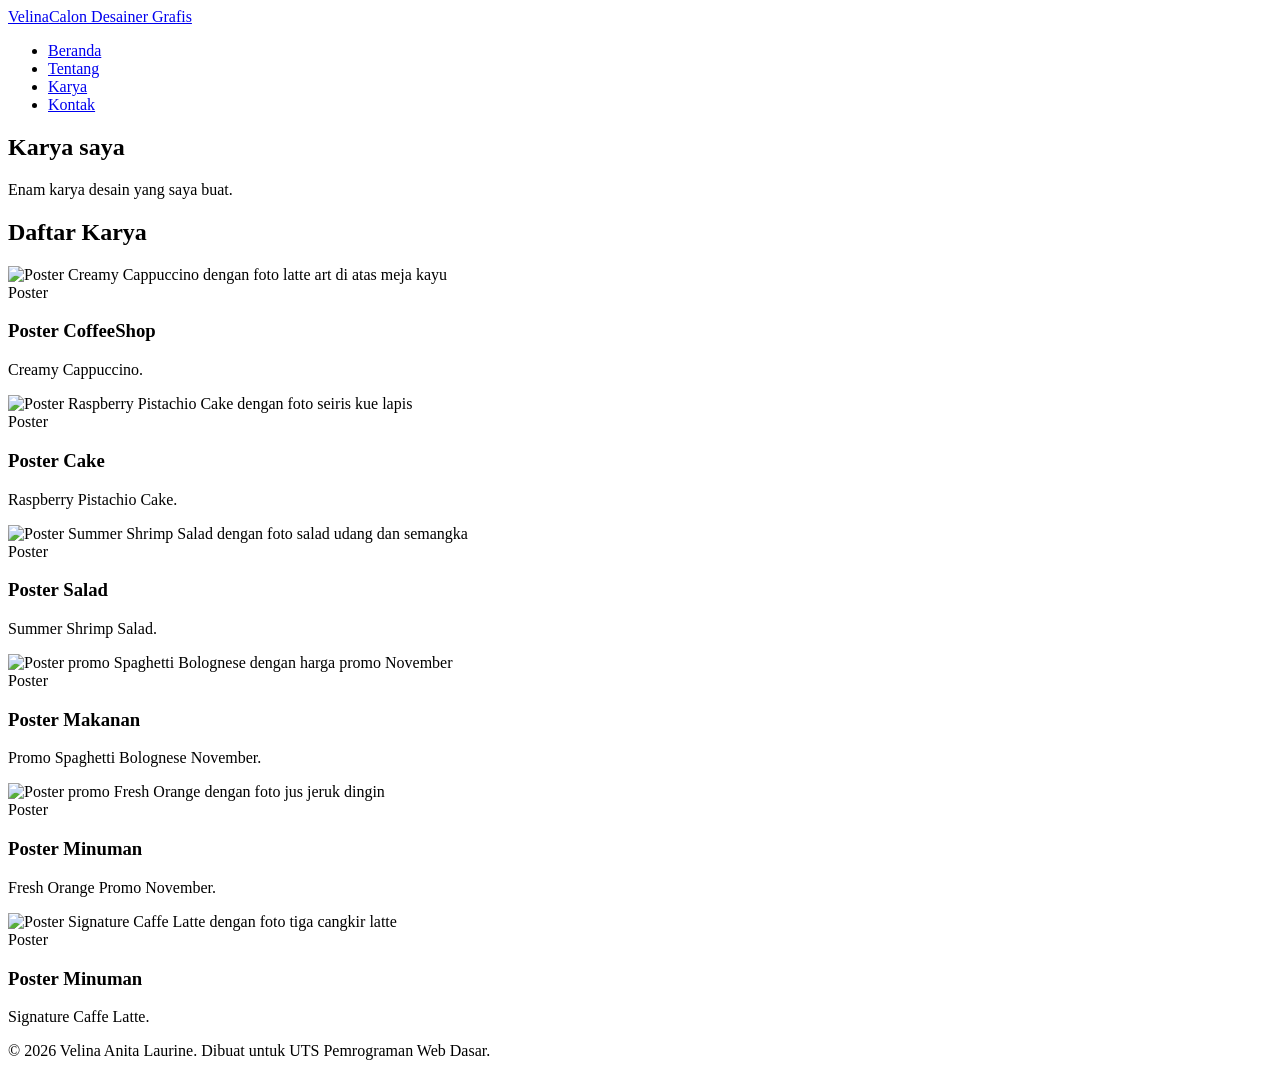
==== katalog.html @ c999c341 "Add files via upload" ====
<!DOCTYPE html>
<html lang="id">
<head>
  <meta charset="UTF-8">
  <meta name="viewport" content="width=device-width, initial-scale=1.0">
  <title>Karya | Portofolio Velina</title>
  <link rel="stylesheet" href="https://fonts.googleapis.com/css2?family=Space+Grotesk:wght@400;700&amp;family=DM+Sans:wght@400;500&amp;display=swap">
  <link rel="stylesheet" href="css/css/style.css">
</head>
<body>

  <header class="header">
    <a href="index.html" class="logo">Velina<span>Calon Desainer Grafis</span></a>
    <nav>
      <ul class="menu">
        <li><a href="index.html">Beranda</a></li>
        <li><a href="tentang.html">Tentang</a></li>
        <li><a href="katalog.html" class="aktif">Karya</a></li>
        <li><a href="kontak.html">Kontak</a></li>
      </ul>
    </nav>
  </header>

  <main>
    <section class="bagian">
      <h1>Karya saya</h1>
      <p class="teks">Enam karya desain yang saya buat.</p>
      <h2>Daftar Karya</h2>
      <div class="grid">
        <article class="kartu">
          <img src="foto png dan jpeg/coffee.jpeg" alt="Poster Creamy Cappuccino dengan foto latte art di atas meja kayu">
          <div class="kartu-isi">
            <span class="kategori">Poster</span>
            <h3>Poster CoffeeShop</h3>
            <p>Creamy Cappuccino.</p>
          </div>
        </article>
        <article class="kartu">
          <img src="foto png dan jpeg/cake.jpeg" alt="Poster Raspberry Pistachio Cake dengan foto seiris kue lapis">
          <div class="kartu-isi">
            <span class="kategori">Poster</span>
            <h3>Poster Cake</h3>
            <p>Raspberry Pistachio Cake.</p>
          </div>
        </article>
        <article class="kartu">
          <img src="foto png dan jpeg/salad.jpeg" alt="Poster Summer Shrimp Salad dengan foto salad udang dan semangka">
          <div class="kartu-isi">
            <span class="kategori">Poster</span>
            <h3>Poster Salad</h3>
            <p>Summer Shrimp Salad.</p>
          </div>
        </article>
        <article class="kartu">
          <img src="foto png dan jpeg/spaghetti.jpeg" alt="Poster promo Spaghetti Bolognese dengan harga promo November">
          <div class="kartu-isi">
            <span class="kategori">Poster</span>
            <h3>Poster Makanan</h3>
            <p>Promo Spaghetti Bolognese November.</p>
          </div>
        </article>
        <article class="kartu">
          <img src="foto png dan jpeg/orange.jpeg" alt="Poster promo Fresh Orange dengan foto jus jeruk dingin">
          <div class="kartu-isi">
            <span class="kategori">Poster</span>
            <h3>Poster Minuman</h3>
            <p>Fresh Orange Promo November.</p>
          </div>
        </article>
        <article class="kartu">
          <img src="foto png dan jpeg/coffee2.jpeg" alt="Poster Signature Caffe Latte dengan foto tiga cangkir latte">
          <div class="kartu-isi">
            <span class="kategori">Poster</span>
            <h3>Poster Minuman</h3>
            <p>Signature Caffe Latte.</p>
          </div>
        </article>
      </div>
    </section>
  </main>

  <footer class="footer">
    <p>&copy; 2026 Velina Anita Laurine. Dibuat untuk UTS Pemrograman Web Dasar.</p>
  </footer>

</body>
</html>
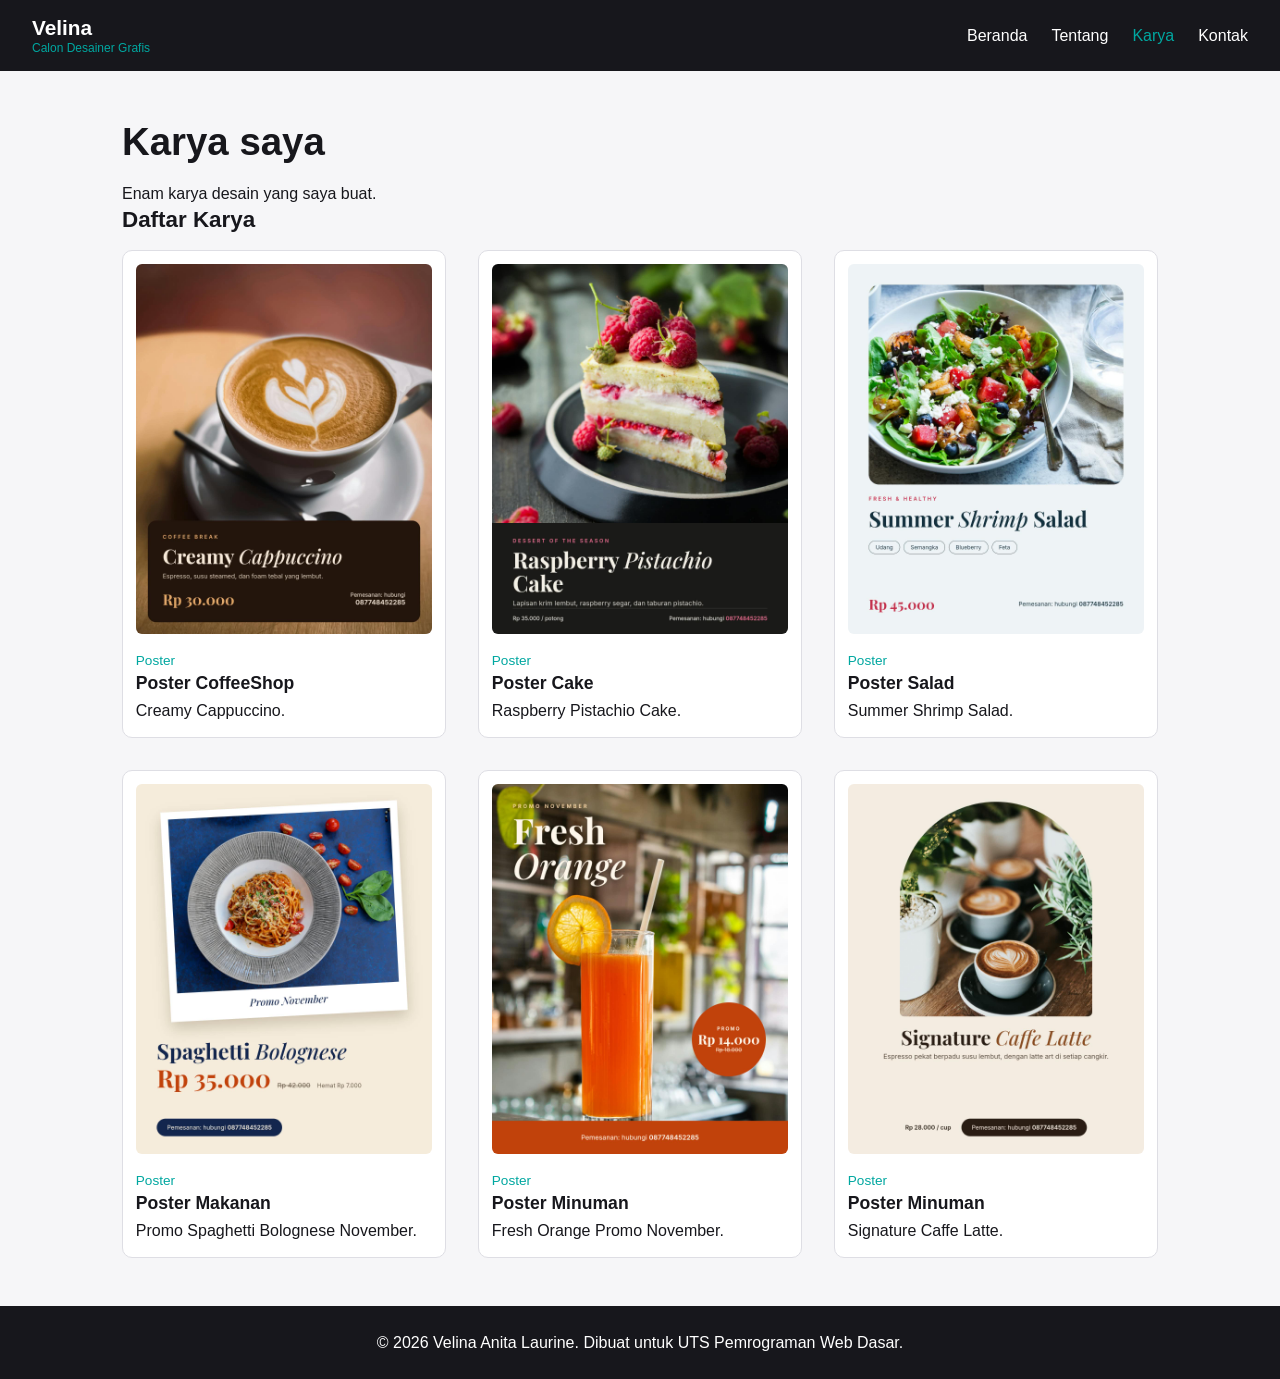
==== commit ff58577e: "Add files via upload" ====
--- a/katalog.html
+++ b/katalog.html
@@ -5,7 +5,7 @@
   <meta name="viewport" content="width=device-width, initial-scale=1.0">
   <title>Karya | Portofolio Velina</title>
   <link rel="stylesheet" href="https://fonts.googleapis.com/css2?family=Space+Grotesk:wght@400;700&amp;family=DM+Sans:wght@400;500&amp;display=swap">
-  <link rel="stylesheet" href="css/css/style.css">
+  <link rel="stylesheet" href="css/style.css">
 </head>
 <body>
 
--- a/css/style.css
+++ b/css/style.css
@@ -0,0 +1,349 @@
+/* ===== Variabel ===== */
+:root {
+  --warna-utama: #1e3a8a;
+  --warna-gelap: #17171c;
+  --warna-terang: #f6f6f8;
+  --warna-aksen: #00a7a0;
+  --warna-kartu: #ffffff;
+  --jarak: 1rem;
+  --radius: 10px;
+  --font-judul: "Space Grotesk", sans-serif;
+  --font-isi: "DM Sans", sans-serif;
+}
+
+/* ===== Dasar ===== */
+* { box-sizing: border-box; margin: 0; padding: 0; }
+
+body {
+  font-family: var(--font-isi);
+  line-height: 1.6;
+  color: var(--warna-gelap);
+  background: var(--warna-terang);
+}
+
+h1, h2, h3, .logo { font-family: var(--font-judul); line-height: 1.2; }
+h1 { font-size: 2rem; margin-bottom: var(--jarak); }
+h2 { font-size: 1.4rem; margin-bottom: 0.5rem; }
+h3 { font-size: 1.1rem; margin-bottom: 0.3rem; }
+a { color: var(--warna-utama); }
+img { max-width: 100%; display: block; }
+
+/* ===== Header dan navigasi (flexbox) ===== */
+.header {
+  display: flex;
+  justify-content: space-between;
+  align-items: center;
+  padding: var(--jarak) 2rem;
+  background: var(--warna-gelap);
+}
+
+.logo {
+  color: #fff;
+  font-weight: 700;
+  font-size: 1.3rem;
+  text-decoration: none;
+}
+
+.logo span {
+  display: block;
+  font-family: var(--font-isi);
+  font-size: 0.75rem;
+  font-weight: 400;
+  color: var(--warna-aksen);
+}
+
+.menu { display: flex; gap: 1.5rem; list-style: none; }
+
+.menu a {
+  color: #fff;
+  text-decoration: none;
+  padding: 0.3rem 0;
+  transition: color 0.3s;
+}
+
+.menu a:hover,
+.menu a.aktif {
+  color: var(--warna-aksen);
+}
+
+/* ===== Hero ===== */
+.hero {
+  padding: 5rem 2rem;
+  color: #fff;
+  background: linear-gradient(135deg, #1e3a8a 0%, #2563eb 100%);
+  animation: muncul 0.8s ease-out;
+}
+
+.hero h1 { font-size: 2.6rem; }
+.hero p { max-width: 36rem; margin-bottom: 1.5rem; font-size: 1.1rem; }
+
+@keyframes muncul {
+  from { opacity: 0; transform: translateY(20px); }
+  to { opacity: 1; transform: translateY(0); }
+}
+
+.hero {
+  display: flex;
+  align-items: center;
+  justify-content: space-between;
+  gap: 2rem;
+  padding: 5rem 2rem;
+  color: #fff;
+  background: linear-gradient(135deg, #1e3a8a 0%, #2563eb 100%);
+  animation: muncul 0.8s ease-out;
+}
+
+.hero-gambar {
+  flex: 0 0 auto;
+  width: 320px;
+  max-width: 40%;
+  margin: 0;
+}
+
+.hero-gambar img {
+  display: block;
+  width: 100%;
+  max-height: 260px;
+  object-fit: cover;
+  border-radius: var(--radius);
+}
+
+.hero-teks { flex: 1; }
+
+/* ===== Tombol ===== */
+.tombol {
+  display: inline-block;
+  padding: 0.7rem 1.4rem;
+  border: 0;
+  background: var(--warna-gelap);
+  color: #fff;
+  font: inherit;
+  font-weight: 500;
+  text-decoration: none;
+  cursor: pointer;
+  transition: background 0.3s, transform 0.3s;
+}
+
+.tombol:hover { background: var(--warna-aksen); transform: translateY(-3px); }
+
+/* ===== Bagian umum ===== */
+.bagian { padding: 3rem 2rem; max-width: 1100px; margin: 0 auto; }
+.teks { max-width: 40rem; }
+
+/* ===== Katalog (grid, TANPA BINGKAI) ===== */
+.grid {
+  display: grid;
+  grid-template-columns: repeat(2, 1fr);
+  gap: 2rem;
+  align-items: start;
+  margin-top: var(--jarak);
+}
+
+.kartu {
+  border: 1px solid #dedee4;
+  border-radius: var(--radius);
+  background: var(--warna-kartu);
+  padding: 0.8rem;          /* jarak antara bingkai dan poster */
+  overflow: visible;
+  height: auto;             /* tinggi bingkai mengikuti isi */
+}
+
+.kartu img {
+  display: block;
+  width: 100%;
+  height: auto;             /* tinggi gambar mengikuti lebar */
+  aspect-ratio: auto;
+  object-fit: contain;
+  border-radius: calc(var(--radius) - 4px);
+}
+
+.kartu-isi { padding: 0.8rem 0.2rem 0.2rem; }
+
+.kartu-isi { padding: 0.8rem 0 0; }
+.kategori { font-size: 0.85rem; font-weight: 500; color: var(--warna-aksen); }
+
+/* ===== Tentang ===== */
+/* ===== Halaman Tentang ===== */
+
+/* ===== Tabel ===== */
+.tabel-wrap {
+  width: 100%;
+  overflow-x: auto;
+}
+
+table {
+  width: 100%;
+  border-collapse: collapse;
+  background: var(--warna-kartu);
+  margin-top: 1rem;
+}
+
+th, td {
+  padding: 0.8rem;
+  text-align: left;
+  border-bottom: 1px solid #dedee4;
+}
+
+th {
+  background: var(--warna-utama);
+  color: white;
+}
+
+/* ===== Profil ===== */
+.profil {
+  display: grid;
+  grid-template-columns: 300px 1fr;
+  gap: 2rem;
+  align-items: start;
+}
+
+.foto-profil {
+  width: 300px;
+}
+
+.profil-teks {
+  min-width: 0;
+}
+
+@media (max-width: 600px) {
+  .profil {
+    grid-template-columns: 1fr;
+  }
+
+  .foto-profil {
+    width: 100%;
+  }
+
+  table {
+    font-size: 0.85rem;
+  }
+}
+
+
+/* ===== Kontak ===== */
+.kontak-grid { display: grid; grid-template-columns: 1fr 1fr; gap: 2rem; }
+.info { list-style: none; margin-bottom: var(--jarak); }
+.info li { margin-bottom: 0.3rem; }
+.peta { width: 100%; height: 280px; border: 0; }
+
+form label { display: block; margin: var(--jarak) 0 0.3rem; font-weight: 500; }
+
+form input, form select, form textarea {
+  width: 100%;
+  padding: 0.6rem;
+  border: 1px solid #b9b9c4;
+  font: inherit;
+}
+
+form input:focus, form select:focus, form textarea:focus {
+  outline: 2px solid var(--warna-aksen);
+  border-color: var(--warna-aksen);
+}
+
+form .tombol { margin-top: var(--jarak); }
+
+/* ===== Footer ===== */
+.footer { padding: 1.5rem 2rem; text-align: center; color: #fff; background: var(--warna-gelap); }
+
+/* ===== Responsif: HP (maks 600px) ===== */
+@media (max-width: 600px) {
+  .header { flex-direction: column; align-items: flex-start; gap: var(--jarak); padding: var(--jarak); }
+  .menu { flex-direction: column; gap: 0.5rem; }
+  .hero { padding: 3rem var(--jarak); }
+  .hero h1 { font-size: 2rem; }
+  .bagian { padding: 2rem var(--jarak); }
+  .grid { grid-template-columns: 1fr; }
+  .profil { flex-direction: column; }
+  .profil img { width: 100%; }
+  .kontak-grid { grid-template-columns: 1fr; }
+}
+
+/* ===== Responsif: desktop (min 992px) ===== */
+@media (min-width: 992px) {
+  .grid { grid-template-columns: repeat(3, 1fr); }
+  h1 { font-size: 2.4rem; }
+  .hero { padding: 7rem 4rem; }
+  .hero h1 { font-size: 3.4rem; }
+}
+
+/* ===== Sekilas tentang saya ===== */
+.sekilas .teks {
+  max-width: 46rem;
+  font-size: 1.1rem;
+}
+
+.fakta {
+  display: grid;
+  grid-template-columns: repeat(3, 1fr);
+  gap: 1rem;
+  margin-top: 1.5rem;
+  list-style: none;
+}
+
+.fakta li {
+  padding: 1rem 1.2rem;
+  border-left: 4px solid var(--warna-utama);
+  border-radius: var(--radius);
+  background: var(--warna-kartu);
+  transition: transform 0.3s;
+}
+
+.fakta li:hover { transform: translateY(-4px); }
+
+.fakta strong {
+  display: block;
+  margin-bottom: 0.2rem;
+  font-family: var(--font-judul);
+  font-size: 1.1rem;
+}
+
+@media (max-width: 600px) {
+  .fakta { grid-template-columns: 1fr; }
+}
+.hero {
+  padding: 5rem max(2rem, calc((100% - 1100px) / 2 + 2rem));
+}
+
+.profil {
+  display: grid;
+  grid-template-columns: 300px 1fr;
+  gap: 2rem;
+  align-items: start;
+}
+
+@media (max-width: 600px) {
+  .profil { grid-template-columns: 1fr; }
+}
+
+/* ===== Menu hamburger ===== */
+.tombol-menu {
+  display: none;
+  padding: 0.4rem 0.8rem;
+  border: 1px solid #fff;
+  border-radius: var(--radius);
+  background: transparent;
+  color: #fff;
+  font-size: 1.2rem;
+  cursor: pointer;
+  transition: background 0.3s;
+}
+
+.tombol-menu:hover { background: var(--warna-aksen); }
+
+@media (max-width: 600px) {
+  .js .header {
+    flex-direction: row;
+    flex-wrap: wrap;
+    align-items: center;
+    justify-content: space-between;
+  }
+
+  .js .tombol-menu { display: block; }
+  .js nav { width: 100%; }
+  .js .menu { display: none; }
+  .js .menu.terbuka { display: flex; }
+}
+@media (max-width: 600px) {
+  .tombol-menu { display: block !important; }
+}
+
